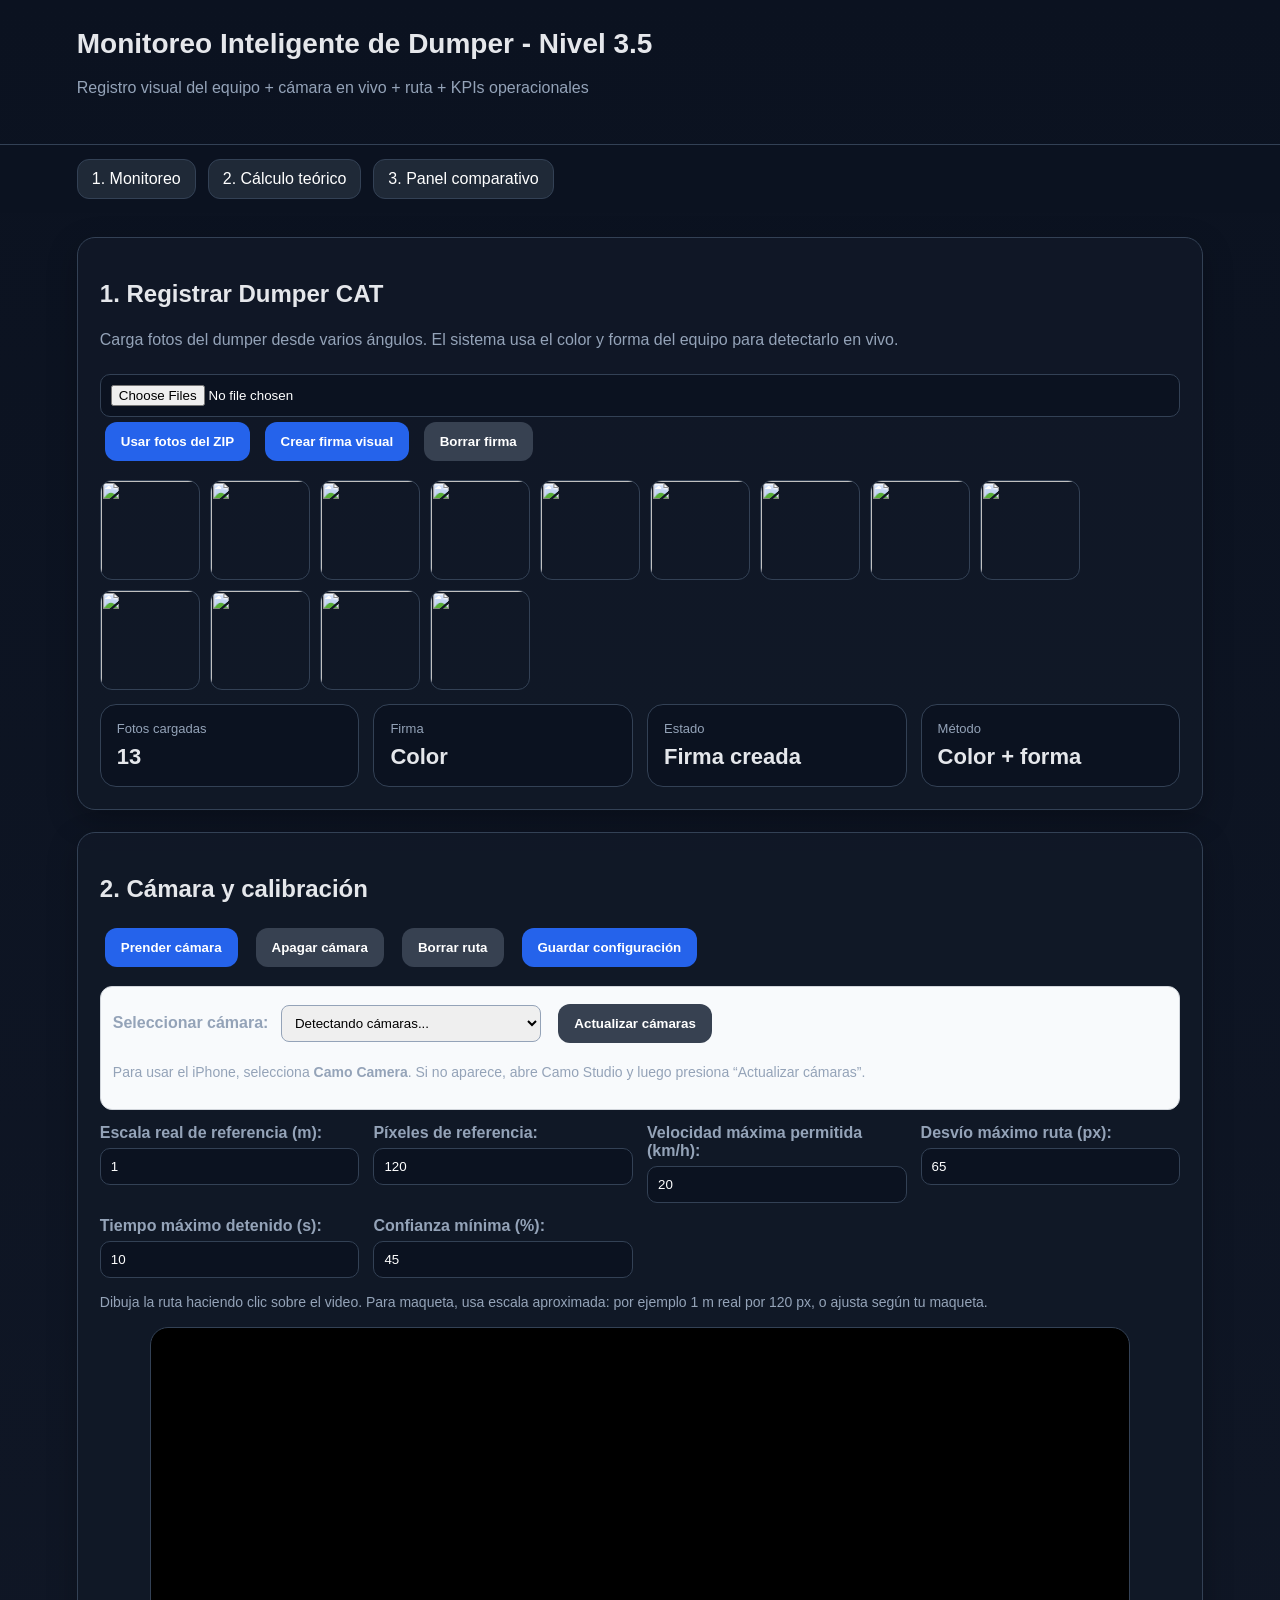
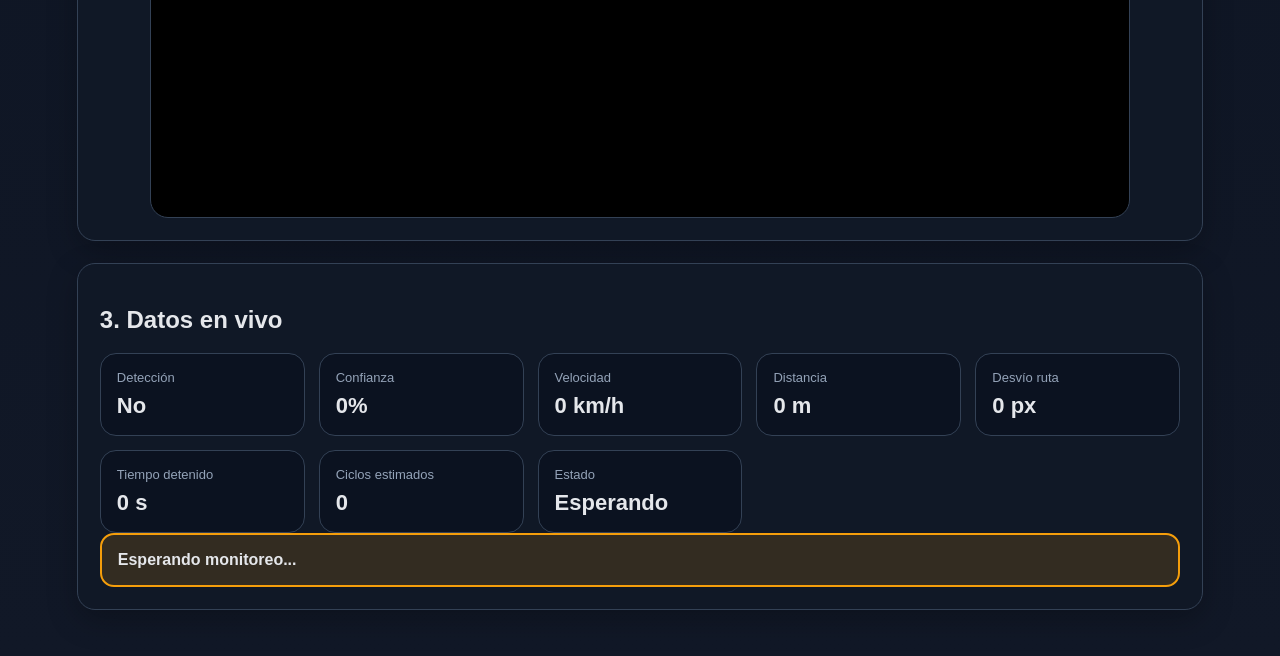
==== index.html @ e1896ae7 "Add files via upload" ====
<!DOCTYPE html>
<html lang="es">
<head>
  <meta charset="UTF-8" />
  <meta name="viewport" content="width=device-width, initial-scale=1.0" />
  <title>Monitoreo Dumper 3.5 - Firma Visual</title>
  <link rel="stylesheet" href="style.css" />
</head>
<body>
<header>
  <h1>Monitoreo Inteligente de Dumper - Nivel 3.5</h1>
  <p>Registro visual del equipo + cámara en vivo + ruta + KPIs operacionales</p>
</header>

<nav>
  <a href="index.html">1. Monitoreo</a>
  <a href="teorico.html">2. Cálculo teórico</a>
  <a href="panel.html">3. Panel comparativo</a>
</nav>

<main>
  <section class="card">
    <h2>1. Registrar Dumper CAT</h2>
    <p>Carga fotos del dumper desde varios ángulos. El sistema usa el color y forma del equipo para detectarlo en vivo.</p>
    <input type="file" id="referenceInput" accept="image/*" multiple />
    <button id="loadBundledRefsBtn">Usar fotos del ZIP</button>
    <button id="buildSignatureBtn">Crear firma visual</button>
    <button id="clearSignatureBtn" class="secondary">Borrar firma</button>
    <div id="referenceGallery" class="gallery"></div>
    <div class="grid-4">
      <div class="metric"><span>Fotos cargadas</span><strong id="photoCount">0</strong></div>
      <div class="metric"><span>Firma</span><strong id="keypointCount">0</strong></div>
      <div class="metric"><span>Estado</span><strong id="signatureState">Sin firma</strong></div>
      <div class="metric"><span>Método</span><strong>Color + forma</strong></div>
    </div>
  </section>

  <section class="card">
    <h2>2. Cámara y calibración</h2>
    <div class="controls">
      <button id="startCameraBtn">Prender cámara</button>
      <button id="stopCameraBtn" class="secondary">Apagar cámara</button>
      <button id="clearRouteBtn" class="secondary">Borrar ruta</button>
      <button id="saveConfigBtn">Guardar configuración</button>
    </div>

    <div class="camera-box">
      <label for="cameraSelect"><strong>Seleccionar cámara:</strong></label>
      <select id="cameraSelect">
        <option value="">Detectando cámaras...</option>
      </select>
      <button id="refreshCamerasBtn" class="secondary">Actualizar cámaras</button>
      <p class="hint">Para usar el iPhone, selecciona <strong>Camo Camera</strong>. Si no aparece, abre Camo Studio y luego presiona “Actualizar cámaras”.</p>
    </div>

    <div class="form-grid">
      <label>Escala real de referencia (m): <input id="realMeters" type="number" value="1" step="0.1"></label>
      <label>Píxeles de referencia: <input id="pixelMeters" type="number" value="120" step="1"></label>
      <label>Velocidad máxima permitida (km/h): <input id="maxSpeed" type="number" value="20" step="1"></label>
      <label>Desvío máximo ruta (px): <input id="maxDeviation" type="number" value="65" step="1"></label>
      <label>Tiempo máximo detenido (s): <input id="maxStopTime" type="number" value="10" step="1"></label>
      <label>Confianza mínima (%): <input id="minConfidence" type="number" value="45" min="0" max="100" step="1"></label>
    </div>
    <p class="hint">Dibuja la ruta haciendo clic sobre el video. Para maqueta, usa escala aproximada: por ejemplo 1 m real por 120 px, o ajusta según tu maqueta.</p>

    <div class="video-wrap">
      <video id="video" autoplay playsinline muted></video>
      <canvas id="overlay"></canvas>
    </div>
  </section>

  <section class="card">
    <h2>3. Datos en vivo</h2>
    <div class="grid-4">
      <div class="metric"><span>Detección</span><strong id="detected">No</strong></div>
      <div class="metric"><span>Confianza</span><strong id="confidence">0%</strong></div>
      <div class="metric"><span>Velocidad</span><strong id="speed">0 km/h</strong></div>
      <div class="metric"><span>Distancia</span><strong id="distance">0 m</strong></div>
      <div class="metric"><span>Desvío ruta</span><strong id="deviation">0 px</strong></div>
      <div class="metric"><span>Tiempo detenido</span><strong id="stopTime">0 s</strong></div>
      <div class="metric"><span>Ciclos estimados</span><strong id="cycles">0</strong></div>
      <div class="metric"><span>Estado</span><strong id="status">Esperando</strong></div>
    </div>
    <div id="alerts" class="alert">Esperando monitoreo...</div>
  </section>
</main>

<script src="app.js"></script>
</body>
</html>
---- style.css ----
:root{--bg:#0f172a;--card:#111827;--border:#334155;--txt:#e5e7eb;--muted:#94a3b8;--blue:#2563eb;--ok:#16a34a;--warn:#f59e0b;--bad:#dc2626}
*{box-sizing:border-box}body{margin:0;background:linear-gradient(180deg,#0b1220,#111827);font-family:Arial,Helvetica,sans-serif;color:var(--txt)}header{padding:28px 6vw;border-bottom:1px solid var(--border)}h1{margin:0 0 8px;font-size:28px}p{color:var(--muted);line-height:1.5}nav{display:flex;gap:12px;padding:14px 6vw;background:#0b1220;position:sticky;top:0;z-index:5}nav a{color:white;text-decoration:none;background:#1f2937;border:1px solid var(--border);padding:10px 14px;border-radius:12px}main{padding:24px 6vw}.card{background:rgba(17,24,39,.92);border:1px solid var(--border);border-radius:18px;padding:22px;margin-bottom:22px;box-shadow:0 10px 30px rgba(0,0,0,.25)}button{background:var(--blue);border:none;color:white;border-radius:12px;padding:12px 16px;font-weight:700;cursor:pointer;margin:5px}button.secondary{background:#374151}.controls{display:flex;flex-wrap:wrap;gap:8px}.form-grid{display:grid;grid-template-columns:repeat(auto-fit,minmax(220px,1fr));gap:14px;margin:14px 0}label{color:var(--muted);font-weight:700}input{width:100%;padding:10px;margin-top:6px;background:#0b1220;color:white;border:1px solid var(--border);border-radius:10px}.video-wrap{position:relative;width:100%;max-width:980px;margin:auto;background:#000;border-radius:18px;overflow:hidden;border:1px solid var(--border)}video,canvas{width:100%;display:block}#overlay{position:absolute;inset:0}.grid-4{display:grid;grid-template-columns:repeat(auto-fit,minmax(170px,1fr));gap:14px}.metric{background:#0b1220;border:1px solid var(--border);border-radius:16px;padding:16px}.metric span{display:block;color:var(--muted);font-size:13px;margin-bottom:8px}.metric strong{font-size:22px}.alert{border:2px solid var(--warn);background:rgba(245,158,11,.15);padding:16px;border-radius:14px;font-weight:700}.alert.ok{border-color:var(--ok);background:rgba(22,163,74,.15)}.alert.bad{border-color:var(--bad);background:rgba(220,38,38,.15)}.gallery{display:flex;flex-wrap:wrap;gap:10px;margin:14px 0}.gallery img{width:100px;height:100px;object-fit:cover;border-radius:12px;border:1px solid var(--border)}.hint{font-size:14px}code{background:#020617;padding:3px 7px;border-radius:6px;color:#cbd5e1}.table-wrap{overflow:auto;border:1px solid var(--border);border-radius:14px;background:#0b1220}table{width:100%;border-collapse:collapse;min-width:860px}th,td{padding:11px 12px;border-bottom:1px solid var(--border);text-align:left;font-size:14px;vertical-align:top}th{color:#cbd5e1;background:#111827;position:sticky;top:0}td{color:#e5e7eb}tbody tr:last-child td{border-bottom:none}

.camera-box{margin:14px 0;padding:12px;border:1px solid #d1d5db;border-radius:12px;background:#f8fafc}
.camera-box select{min-width:260px;max-width:100%;padding:9px;border-radius:8px;border:1px solid #94a3b8;margin:0 8px}
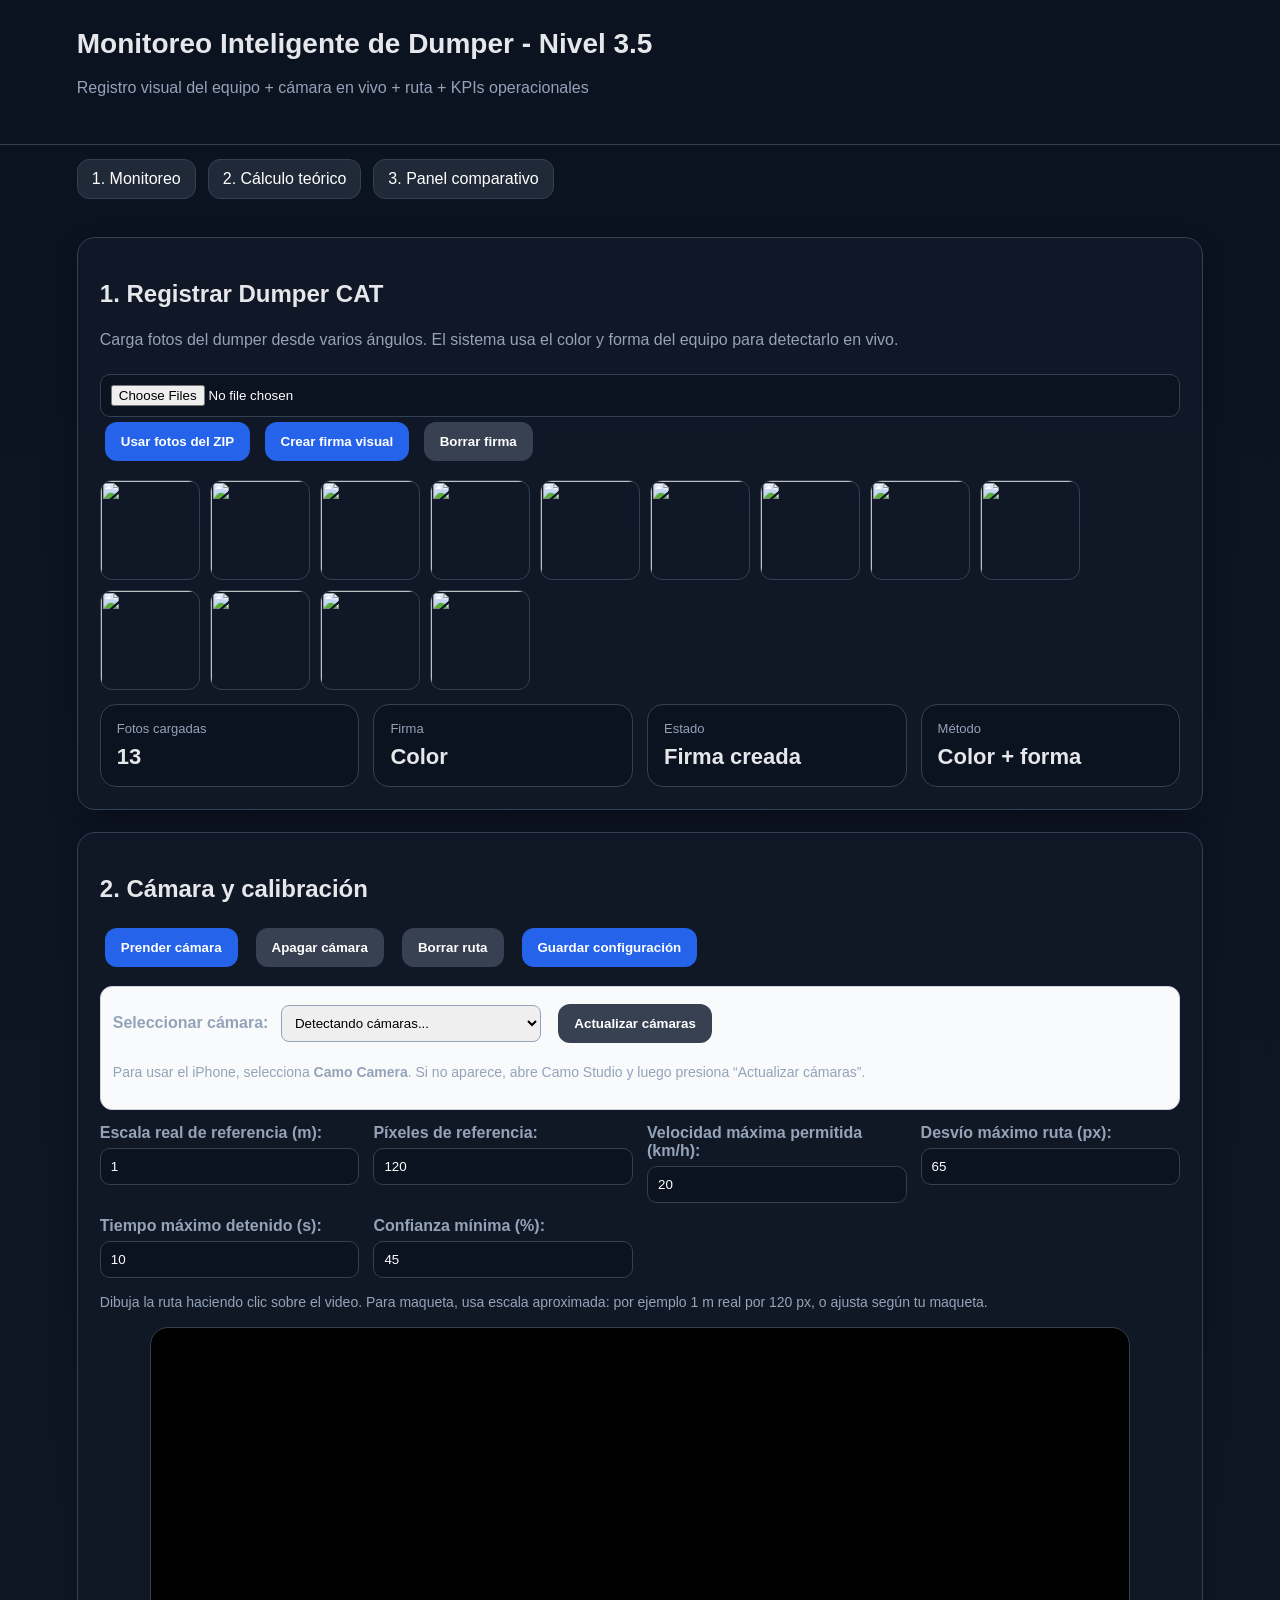
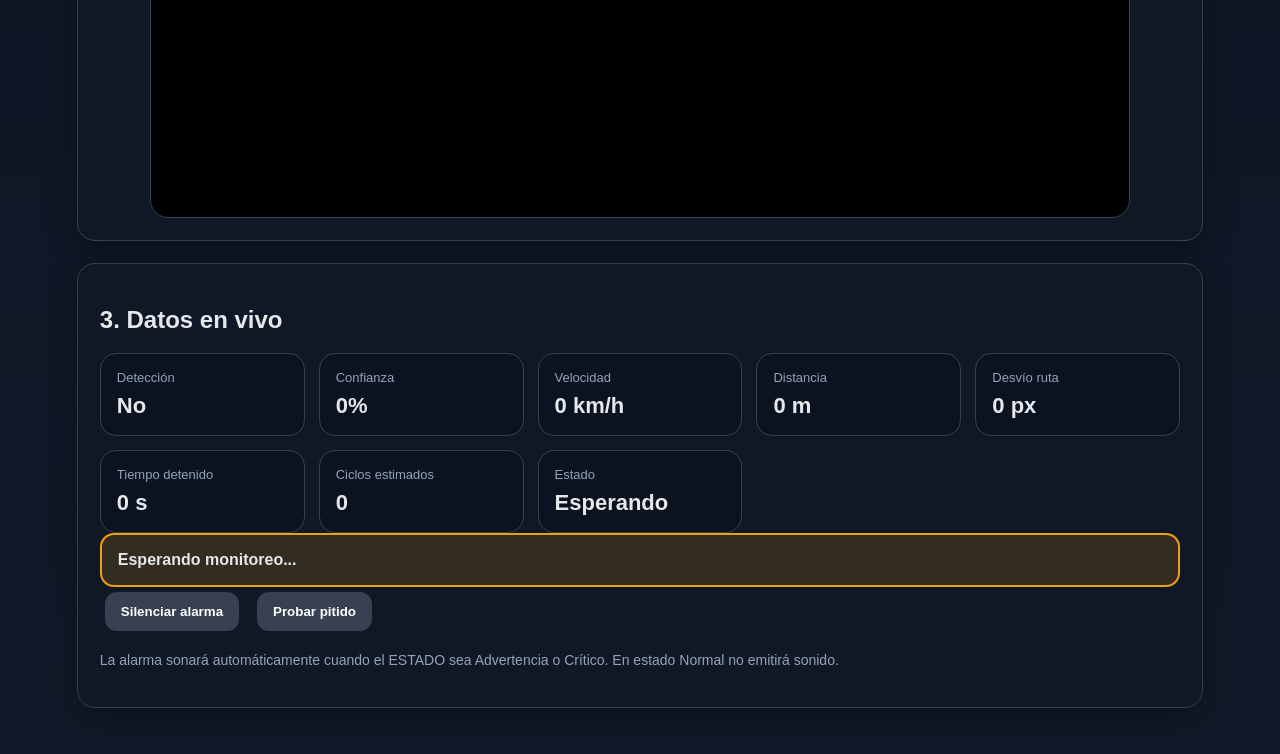
==== commit b46c4043: "Add files via upload" ====
--- a/index.html
+++ b/index.html
@@ -82,6 +82,11 @@
       <div class="metric"><span>Estado</span><strong id="status">Esperando</strong></div>
     </div>
     <div id="alerts" class="alert">Esperando monitoreo...</div>
+    <div class="controls">
+      <button id="muteAlarmBtn" class="secondary">Silenciar alarma</button>
+      <button id="testAlarmBtn" class="secondary">Probar pitido</button>
+    </div>
+    <p class="hint">La alarma sonará automáticamente cuando el ESTADO sea Advertencia o Crítico. En estado Normal no emitirá sonido.</p>
   </section>
 </main>
 
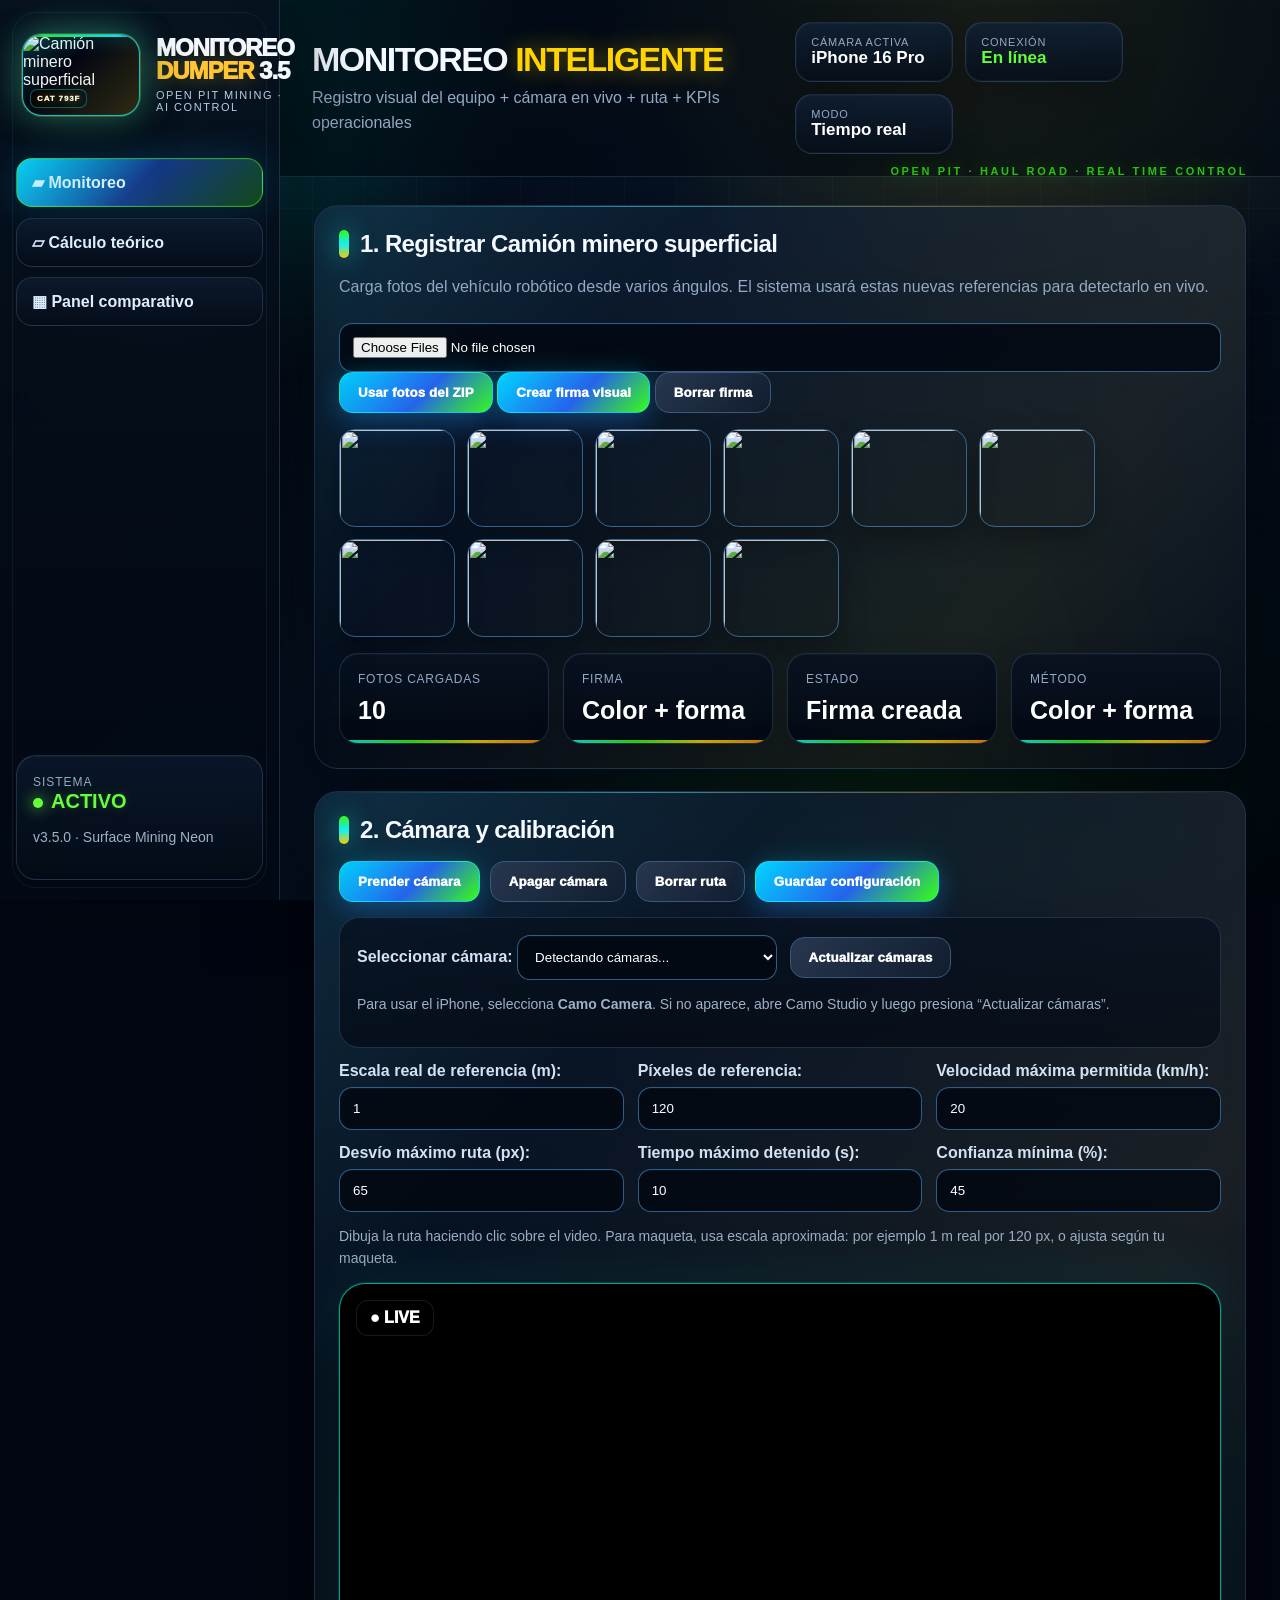
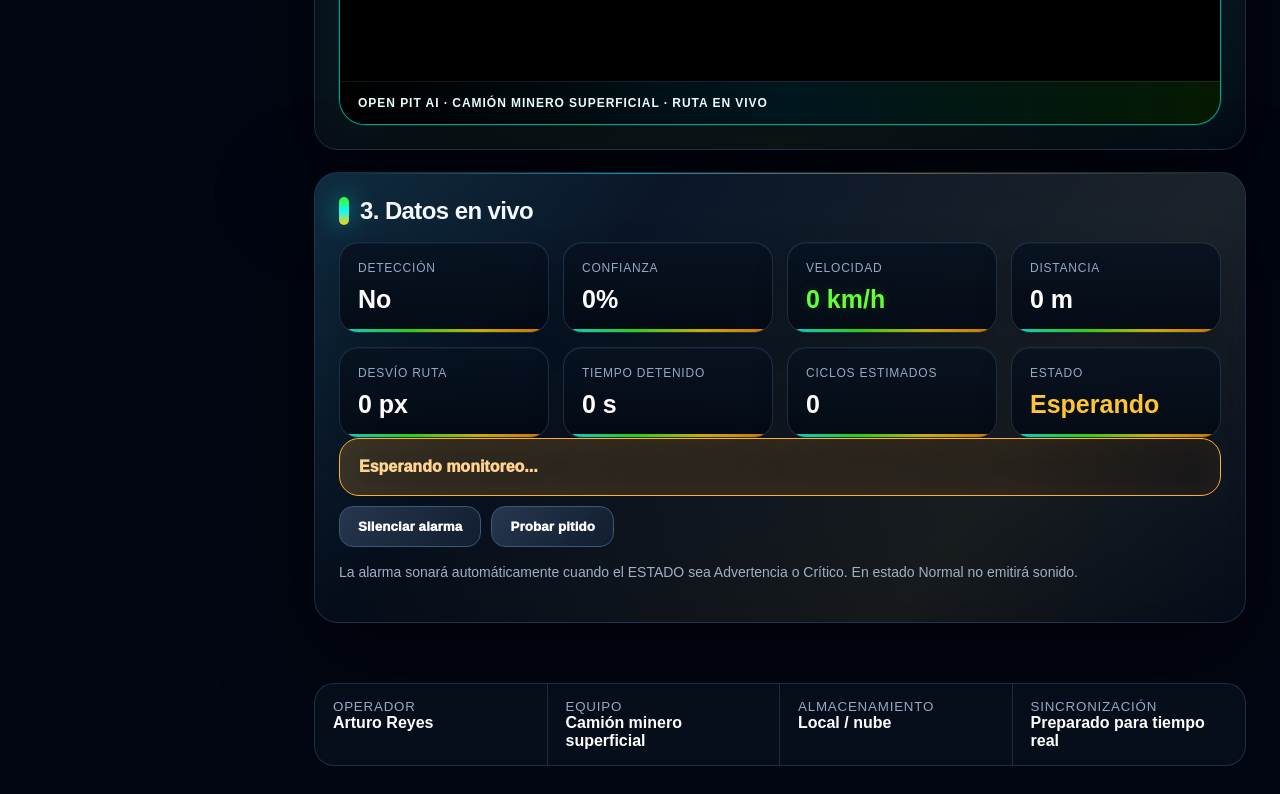
==== commit cfaf0a15: "Add files via upload" ====
--- a/index.html
+++ b/index.html
@@ -6,22 +6,31 @@
   <title>Monitoreo Dumper 3.5 - Firma Visual</title>
   <link rel="stylesheet" href="style.css" />
 </head>
-<body>
-<header>
-  <h1>Monitoreo Inteligente de Dumper - Nivel 3.5</h1>
-  <p>Registro visual del equipo + cámara en vivo + ruta + KPIs operacionales</p>
-</header>
-
-<nav>
-  <a href="index.html">1. Monitoreo</a>
-  <a href="teorico.html">2. Cálculo teórico</a>
-  <a href="panel.html">3. Panel comparativo</a>
-</nav>
-
+<body class="surface-mining-theme">
+<div class="app-shell">
+  <aside class="sidebar">
+    <div class="brand">
+      <div class="brand-photo" aria-hidden="true"><img src="assets/logo_dumper_real.jpg" alt="Camión minero superficial"><span class="scan-line"></span></div>
+      <div><div class="brand-title">MONITOREO <span class="gold">DUMPER</span> 3.5</div><div class="brand-sub">Open Pit Mining · AI Control</div></div>
+    </div>
+    <div class="nav-list"><a class="active" href="index.html">▰ Monitoreo</a><a class="" href="teorico.html">▱ Cálculo teórico</a><a class="" href="panel.html">▦ Panel comparativo</a></div>
+    <div class="system-card"><span>Sistema</span><strong><i class="status-dot"></i>ACTIVO</strong><p class="hint">v3.5.0 · Surface Mining Neon</p></div>
+  </aside>
+  <div class="main-area">
+    <header class="topbar">
+      <div class="hero">
+        <div><h1>MONITOREO <span class="gold">INTELIGENTE</span></h1><p>Registro visual del equipo + cámara en vivo + ruta + KPIs operacionales</p></div>
+        <div class="top-badges">
+          <div class="badge"><small>Cámara activa</small><b>iPhone 16 Pro</b></div>
+          <div class="badge"><small>Conexión</small><b class="online">En línea</b></div>
+          <div class="badge"><small>Modo</small><b>Tiempo real</b></div>
+        </div>
+      </div>
+    </header>
 <main>
   <section class="card">
-    <h2>1. Registrar Dumper CAT</h2>
-    <p>Carga fotos del dumper desde varios ángulos. El sistema usa el color y forma del equipo para detectarlo en vivo.</p>
+    <h2>1. Registrar Camión minero superficial</h2>
+    <p>Carga fotos del vehículo robótico desde varios ángulos. El sistema usará estas nuevas referencias para detectarlo en vivo.</p>
     <input type="file" id="referenceInput" accept="image/*" multiple />
     <button id="loadBundledRefsBtn">Usar fotos del ZIP</button>
     <button id="buildSignatureBtn">Crear firma visual</button>
@@ -91,5 +100,8 @@
 </main>
 
 <script src="app.js"></script>
+    <div class="footer-strip"><div><small>Operador</small><b>Arturo Reyes</b></div><div><small>Equipo</small><b>Camión minero superficial</b></div><div><small>Almacenamiento</small><b>Local / nube</b></div><div><small>Sincronización</small><b>Preparado para tiempo real</b></div></div>
+  </div>
+</div>
 </body>
 </html>
--- a/style.css
+++ b/style.css
@@ -1,5 +1,150 @@
-:root{--bg:#0f172a;--card:#111827;--border:#334155;--txt:#e5e7eb;--muted:#94a3b8;--blue:#2563eb;--ok:#16a34a;--warn:#f59e0b;--bad:#dc2626}
-*{box-sizing:border-box}body{margin:0;background:linear-gradient(180deg,#0b1220,#111827);font-family:Arial,Helvetica,sans-serif;color:var(--txt)}header{padding:28px 6vw;border-bottom:1px solid var(--border)}h1{margin:0 0 8px;font-size:28px}p{color:var(--muted);line-height:1.5}nav{display:flex;gap:12px;padding:14px 6vw;background:#0b1220;position:sticky;top:0;z-index:5}nav a{color:white;text-decoration:none;background:#1f2937;border:1px solid var(--border);padding:10px 14px;border-radius:12px}main{padding:24px 6vw}.card{background:rgba(17,24,39,.92);border:1px solid var(--border);border-radius:18px;padding:22px;margin-bottom:22px;box-shadow:0 10px 30px rgba(0,0,0,.25)}button{background:var(--blue);border:none;color:white;border-radius:12px;padding:12px 16px;font-weight:700;cursor:pointer;margin:5px}button.secondary{background:#374151}.controls{display:flex;flex-wrap:wrap;gap:8px}.form-grid{display:grid;grid-template-columns:repeat(auto-fit,minmax(220px,1fr));gap:14px;margin:14px 0}label{color:var(--muted);font-weight:700}input{width:100%;padding:10px;margin-top:6px;background:#0b1220;color:white;border:1px solid var(--border);border-radius:10px}.video-wrap{position:relative;width:100%;max-width:980px;margin:auto;background:#000;border-radius:18px;overflow:hidden;border:1px solid var(--border)}video,canvas{width:100%;display:block}#overlay{position:absolute;inset:0}.grid-4{display:grid;grid-template-columns:repeat(auto-fit,minmax(170px,1fr));gap:14px}.metric{background:#0b1220;border:1px solid var(--border);border-radius:16px;padding:16px}.metric span{display:block;color:var(--muted);font-size:13px;margin-bottom:8px}.metric strong{font-size:22px}.alert{border:2px solid var(--warn);background:rgba(245,158,11,.15);padding:16px;border-radius:14px;font-weight:700}.alert.ok{border-color:var(--ok);background:rgba(22,163,74,.15)}.alert.bad{border-color:var(--bad);background:rgba(220,38,38,.15)}.gallery{display:flex;flex-wrap:wrap;gap:10px;margin:14px 0}.gallery img{width:100px;height:100px;object-fit:cover;border-radius:12px;border:1px solid var(--border)}.hint{font-size:14px}code{background:#020617;padding:3px 7px;border-radius:6px;color:#cbd5e1}.table-wrap{overflow:auto;border:1px solid var(--border);border-radius:14px;background:#0b1220}table{width:100%;border-collapse:collapse;min-width:860px}th,td{padding:11px 12px;border-bottom:1px solid var(--border);text-align:left;font-size:14px;vertical-align:top}th{color:#cbd5e1;background:#111827;position:sticky;top:0}td{color:#e5e7eb}tbody tr:last-child td{border-bottom:none}
+:root{
+  --bg:#020612; --bg2:#061021; --panel:#091525; --panel2:#0e1d31; --glass:rgba(10,22,38,.72);
+  --line:rgba(87,128,170,.28); --line2:rgba(91,178,255,.50); --txt:#f4f8ff; --muted:#94a9c4;
+  --blue:#0ea5ff; --cyan:#37e7ff; --gold:#ffc533; --gold2:#ff8a00; --ok:#64ff3a; --warn:#ffb02e; --bad:#ff4040; --violet:#a56bff;
+  --shadow:0 30px 90px rgba(0,0,0,.56); --radius:24px; --blur:blur(18px);
+}
+*{box-sizing:border-box} html{scroll-behavior:smooth} body{margin:0;min-height:100vh;font-family:Inter,Segoe UI,Roboto,Arial,sans-serif;color:var(--txt);background:#020612;overflow-x:hidden}
+body:before{content:"";position:fixed;inset:0;z-index:-3;background:
+ radial-gradient(circle at 12% 0%,rgba(14,165,255,.28),transparent 32%),radial-gradient(circle at 82% 4%,rgba(255,197,51,.18),transparent 30%),
+ radial-gradient(circle at 50% 88%,rgba(55,231,255,.12),transparent 35%),linear-gradient(135deg,#020612 0%,#071122 48%,#020814 100%)}
+body:after{content:"";position:fixed;inset:0;z-index:-2;pointer-events:none;background-image:linear-gradient(rgba(255,255,255,.035) 1px,transparent 1px),linear-gradient(90deg,rgba(255,255,255,.035) 1px,transparent 1px);background-size:52px 52px;mask-image:linear-gradient(to bottom,rgba(0,0,0,.9),transparent 82%)}
+a{color:inherit}.app-shell{display:grid;grid-template-columns:280px 1fr;min-height:100vh}.sidebar{position:sticky;top:0;height:100vh;padding:22px 16px;background:linear-gradient(180deg,rgba(7,16,29,.94),rgba(2,8,18,.88));border-right:1px solid var(--line);box-shadow:22px 0 60px rgba(0,0,0,.36);z-index:30;backdrop-filter:var(--blur)}
+.sidebar:before{content:"";position:absolute;inset:12px;border:1px solid rgba(55,231,255,.08);border-radius:24px;pointer-events:none}.brand{position:relative;display:flex;align-items:center;gap:15px;margin-bottom:25px;padding:12px 8px}.brand-mark{width:82px;height:66px;display:grid;place-items:center;background:radial-gradient(circle at 50% 45%,rgba(255,197,51,.26),transparent 62%);filter:drop-shadow(0 0 22px rgba(255,197,51,.38))}.brand-title{font-size:26px;letter-spacing:-.045em;font-weight:950;line-height:.95;text-transform:uppercase}.brand-title .gold,.gold{color:var(--gold);text-shadow:0 0 22px rgba(255,197,51,.35)}.brand-sub{font-size:11px;color:var(--muted);letter-spacing:.14em;text-transform:uppercase;margin-top:7px}.pro-logo svg{width:100%;height:100%}
+.nav-list{display:flex;flex-direction:column;gap:10px}.nav-list a,nav a{position:relative;display:flex;align-items:center;gap:11px;text-decoration:none;color:#dfeeff;background:linear-gradient(180deg,rgba(15,31,52,.72),rgba(5,13,25,.72));border:1px solid var(--line);padding:14px 15px;border-radius:16px;font-weight:900;transition:.18s ease;overflow:hidden}.nav-list a:before{content:"";position:absolute;inset:0;background:linear-gradient(90deg,rgba(55,231,255,.18),transparent 60%);opacity:0;transition:.2s}.nav-list a:hover:before,.nav-list a.active:before{opacity:1}.nav-list a:hover,nav a:hover,.nav-list a.active{border-color:rgba(55,231,255,.55);box-shadow:0 0 36px rgba(14,165,255,.20),inset 0 0 0 1px rgba(255,255,255,.04);transform:translateY(-1px)}.nav-list a.active{background:linear-gradient(135deg,rgba(11,128,255,.95),rgba(12,51,111,.88))}
+.system-card{position:absolute;left:16px;right:16px;bottom:20px;border:1px solid var(--line);border-radius:20px;background:linear-gradient(180deg,rgba(12,27,47,.78),rgba(4,12,23,.80));padding:16px;box-shadow:inset 0 1px 0 rgba(255,255,255,.04)}.system-card strong{display:block;color:var(--ok);font-size:20px;text-shadow:0 0 12px rgba(100,255,58,.22)}.system-card span{color:var(--muted);font-size:12px;text-transform:uppercase;letter-spacing:.08em}.main-area{min-width:0}.topbar{padding:22px 32px;border-bottom:1px solid var(--line);background:rgba(3,9,18,.58);backdrop-filter:var(--blur);position:sticky;top:0;z-index:20}.hero{display:flex;align-items:center;justify-content:space-between;gap:18px}.hero h1{margin:0;font-size:34px;letter-spacing:-.045em;text-transform:uppercase}.hero p{margin:7px 0 0;color:var(--muted);font-size:16px}.top-badges{display:flex;gap:12px;flex-wrap:wrap}.badge{min-width:158px;border:1px solid var(--line);border-radius:17px;background:linear-gradient(180deg,rgba(16,34,57,.76),rgba(5,13,25,.76));padding:13px 15px;box-shadow:inset 0 0 0 1px rgba(255,255,255,.035),0 15px 35px rgba(0,0,0,.2)}.badge small{display:block;color:var(--muted);font-size:11px;text-transform:uppercase;letter-spacing:.07em}.badge b{font-size:17px;color:#fff}.badge .online{color:var(--ok)}
+nav{display:none}main{padding:28px 34px 38px}.dashboard-grid{display:grid;grid-template-columns:minmax(0,1.3fr) minmax(360px,.7fr);gap:20px}.card{position:relative;background:linear-gradient(180deg,rgba(14,29,50,.78),rgba(6,14,27,.82));border:1px solid var(--line);border-radius:var(--radius);padding:24px;margin-bottom:22px;box-shadow:var(--shadow);overflow:hidden;backdrop-filter:blur(14px)}.card:before{content:"";position:absolute;inset:0;background:linear-gradient(128deg,rgba(55,231,255,.10),transparent 28%,rgba(255,197,51,.07) 72%,transparent);pointer-events:none}.card:after{content:"";position:absolute;top:0;left:22px;right:22px;height:1px;background:linear-gradient(90deg,transparent,rgba(55,231,255,.55),rgba(255,197,51,.38),transparent)}.card>*{position:relative}.card h2{margin:0 0 17px;font-size:24px;letter-spacing:-.025em}.card h2:before{content:"";display:inline-block;width:10px;height:28px;border-radius:99px;background:linear-gradient(var(--gold),var(--gold2));margin-right:11px;vertical-align:-6px;box-shadow:0 0 20px rgba(255,197,51,.42)}p{color:var(--muted);line-height:1.56}.controls{display:flex;flex-wrap:wrap;gap:10px;margin:10px 0 15px}button{background:linear-gradient(135deg,#0ea5ff,#2454ee);border:1px solid rgba(82,192,255,.42);color:white;border-radius:14px;padding:12px 18px;font-weight:950;cursor:pointer;margin:0;box-shadow:0 12px 26px rgba(14,165,255,.26);letter-spacing:.01em;transition:.18s ease}button:hover{filter:brightness(1.13);transform:translateY(-1px)}button.secondary{background:linear-gradient(135deg,#27374f,#111d2f);border-color:#3a5878;box-shadow:none}input,select{width:100%;padding:13px;margin-top:7px;background:rgba(3,9,18,.86);color:white;border:1px solid var(--line2);border-radius:13px;outline:none;box-shadow:inset 0 1px 0 rgba(255,255,255,.03)}input:focus,select:focus{border-color:var(--cyan);box-shadow:0 0 0 3px rgba(55,231,255,.12)}label{color:#d2e2f4;font-weight:850}.form-grid{display:grid;grid-template-columns:repeat(auto-fit,minmax(220px,1fr));gap:14px;margin:14px 0}.camera-box{margin:14px 0;padding:17px;border:1px solid var(--line);border-radius:20px;background:linear-gradient(180deg,rgba(7,17,31,.76),rgba(4,10,19,.68))}.camera-box select{min-width:260px;max-width:100%;width:auto;margin:0 8px 0 0}.video-wrap{position:relative;width:100%;max-width:1120px;margin:auto;background:#000;border-radius:26px;overflow:hidden;border:1px solid rgba(96,154,211,.42);box-shadow:0 0 0 1px rgba(255,255,255,.06),0 32px 90px rgba(0,0,0,.55),0 0 60px rgba(14,165,255,.08)}.video-wrap:before{content:"● LIVE";position:absolute;top:16px;left:16px;background:rgba(0,0,0,.76);border:1px solid rgba(255,255,255,.10);border-radius:12px;padding:8px 13px;font-weight:950;z-index:2;color:#fff}.video-wrap:after{content:"IA VISUAL · RUTA EN VIVO · FPS 24";position:absolute;left:0;right:0;bottom:0;padding:14px 18px;background:linear-gradient(90deg,rgba(3,9,18,.88),rgba(12,30,49,.65));border-top:1px solid rgba(255,255,255,.08);font-weight:900;letter-spacing:.08em;color:#d9ecff;font-size:12px;z-index:2}video,canvas{width:100%;display:block}#overlay{position:absolute;inset:0;z-index:1}.grid-4{display:grid;grid-template-columns:repeat(auto-fit,minmax(175px,1fr));gap:14px}.metric{position:relative;background:linear-gradient(180deg,rgba(7,18,33,.88),rgba(4,10,20,.92));border:1px solid var(--line);border-radius:19px;padding:18px;box-shadow:inset 0 1px 0 rgba(255,255,255,.04),0 14px 35px rgba(0,0,0,.18);overflow:hidden}.metric:before{content:"";position:absolute;inset:auto 0 0 0;height:2px;background:linear-gradient(90deg,var(--blue),var(--ok),var(--gold));opacity:.55}.metric span{display:block;color:var(--muted);font-size:12px;margin-bottom:10px;text-transform:uppercase;letter-spacing:.065em}.metric strong{font-size:25px;color:#fff}.metric strong[id*=Speed],#realSpeed,#speed,#avgSpeed{color:var(--ok);text-shadow:0 0 14px rgba(100,255,58,.18)}.metric strong[id*=Status],#status{color:var(--gold)}.alert{border:1px solid var(--warn);background:linear-gradient(135deg,rgba(255,176,46,.18),rgba(70,37,4,.16));padding:19px;border-radius:20px;font-weight:950;color:#ffd391;box-shadow:inset 0 0 32px rgba(255,176,46,.06)}.alert.ok{border-color:var(--ok);background:rgba(100,255,58,.12);color:#bdffad}.alert.bad{border-color:var(--bad);background:linear-gradient(135deg,rgba(255,64,64,.20),rgba(72,8,8,.22));color:#ffb8b8;box-shadow:0 0 38px rgba(255,64,64,.12),inset 0 0 28px rgba(255,64,64,.05)}.gallery{display:flex;flex-wrap:wrap;gap:12px;margin:16px 0}.gallery img{width:116px;height:98px;object-fit:cover;border-radius:16px;border:1px solid var(--line2);box-shadow:0 12px 28px rgba(0,0,0,.30)}.hint{font-size:14px;color:#9fb1c7}code{background:#020617;padding:3px 7px;border-radius:7px;color:#dceafe}.table-wrap{overflow:auto;border:1px solid var(--line);border-radius:20px;background:#061120}table{width:100%;border-collapse:collapse;min-width:860px}th,td{padding:14px 15px;border-bottom:1px solid var(--line);text-align:left;font-size:14px;vertical-align:top}th{color:#e3eefb;background:linear-gradient(180deg,#10213a,#0b192c);position:sticky;top:0;text-transform:uppercase;font-size:12px;letter-spacing:.065em}td{color:#e5e7eb}tbody tr:hover td{background:rgba(14,165,255,.07)}tbody tr:last-child td{border-bottom:none}.footer-strip{display:grid;grid-template-columns:repeat(auto-fit,minmax(180px,1fr));gap:0;margin:0 34px 28px;border:1px solid var(--line);border-radius:20px;background:rgba(8,18,31,.76);overflow:hidden;backdrop-filter:blur(12px)}.footer-strip div{padding:15px 18px;border-right:1px solid var(--line)}.footer-strip div:last-child{border-right:0}.footer-strip small{display:block;color:var(--muted);text-transform:uppercase;letter-spacing:.06em}.footer-strip b{color:#fff}.status-dot{display:inline-block;width:10px;height:10px;border-radius:99px;background:var(--ok);box-shadow:0 0 15px var(--ok);margin-right:8px;animation:pulse 1.8s infinite}@keyframes pulse{0%,100%{opacity:1;transform:scale(1)}50%{opacity:.55;transform:scale(.82)}}
+@media(max-width:1050px){.app-shell{grid-template-columns:1fr}.sidebar{position:relative;height:auto}.system-card{position:static;margin-top:20px}.nav-list{flex-direction:row;overflow:auto}.brand{margin-bottom:14px}.dashboard-grid{grid-template-columns:1fr}.topbar{position:relative}.hero{align-items:flex-start;flex-direction:column}main{padding:20px 16px}.footer-strip{margin:0 16px 20px}.top-badges{width:100%}.badge{flex:1}.sidebar{padding:16px}.brand-title{font-size:24px}}
+@media(max-width:620px){.hero h1{font-size:24px}.card{padding:17px;border-radius:18px}.camera-box select{width:100%;margin:8px 0}.top-badges{display:grid;grid-template-columns:1fr 1fr}.badge{min-width:0}.brand-mark{width:58px;height:48px}.grid-4{grid-template-columns:1fr 1fr}.metric strong{font-size:20px}.video-wrap:after{font-size:10px}}
 
-.camera-box{margin:14px 0;padding:12px;border:1px solid #d1d5db;border-radius:12px;background:#f8fafc}
-.camera-box select{min-width:260px;max-width:100%;padding:9px;border-radius:8px;border:1px solid #94a3b8;margin:0 8px}
+/* ===== Surface Mining Neon Upgrade ===== */
+.surface-mining-theme:before{background:
+ radial-gradient(circle at 10% 0%,rgba(0,255,234,.30),transparent 28%),
+ radial-gradient(circle at 78% 0%,rgba(255,212,0,.20),transparent 29%),
+ radial-gradient(circle at 70% 80%,rgba(57,255,20,.12),transparent 36%),
+ linear-gradient(135deg,#01040b 0%,#061427 46%,#01070f 100%)!important}
+.surface-mining-theme .topbar:before{content:"OPEN PIT · HAUL ROAD · REAL TIME CONTROL";position:absolute;right:32px;bottom:-1px;font-size:11px;letter-spacing:.24em;color:rgba(57,255,20,.72);font-weight:900;text-shadow:0 0 16px rgba(57,255,20,.45)}
+.brand-photo{position:relative;width:96px;height:72px;border-radius:18px;overflow:hidden;border:1px solid rgba(18,247,255,.65);box-shadow:0 0 0 1px rgba(255,212,0,.16),0 0 28px rgba(18,247,255,.28),0 18px 40px rgba(0,0,0,.45);background:#020612;flex:0 0 auto}
+.brand-photo img{width:100%;height:100%;object-fit:cover;filter:saturate(1.22) contrast(1.1) brightness(.92)}
+.brand-photo:before{content:"";position:absolute;inset:0;background:linear-gradient(135deg,rgba(18,247,255,.18),transparent 38%,rgba(255,212,0,.18));mix-blend-mode:screen;pointer-events:none}
+.brand-photo:after{content:"HAUL TRUCK";position:absolute;left:6px;bottom:6px;font-size:8px;font-weight:950;letter-spacing:.11em;color:#eaffff;background:rgba(0,0,0,.62);padding:4px 6px;border-radius:7px;border:1px solid rgba(255,255,255,.12)}
+.scan-line{position:absolute;left:-40%;right:-40%;top:0;height:2px;background:linear-gradient(90deg,transparent,#39ff14,#12f7ff,transparent);box-shadow:0 0 18px #12f7ff;animation:scanMove 2.7s linear infinite}@keyframes scanMove{0%{transform:translateY(-8px)}100%{transform:translateY(84px)}}
+.nav-list a.active{background:linear-gradient(135deg,rgba(0,212,255,.95),rgba(33,88,225,.55),rgba(57,255,20,.24));border-color:rgba(57,255,20,.55)}
+button{background:linear-gradient(135deg,#00d5ff,#2563eb 55%,#39ff14);border-color:rgba(18,247,255,.55);box-shadow:0 0 28px rgba(18,247,255,.18),0 14px 28px rgba(37,99,235,.24)}
+.card h2:before{background:linear-gradient(#39ff14,#12f7ff,#ffd400);box-shadow:0 0 24px rgba(18,247,255,.55)}
+.metric:before{background:linear-gradient(90deg,#12f7ff,#39ff14,#ffd400,#ff8a00);height:3px;opacity:.8}.gold{color:#ffd400;text-shadow:0 0 24px rgba(255,212,0,.48)}
+.video-wrap{border-color:rgba(18,247,255,.62);box-shadow:0 0 0 1px rgba(57,255,20,.12),0 32px 90px rgba(0,0,0,.60),0 0 68px rgba(18,247,255,.12)}
+.video-wrap:after{content:"OPEN PIT AI · CAMIÓN MINERO SUPERFICIAL · RUTA EN VIVO";color:#eaffff;background:linear-gradient(90deg,rgba(0,0,0,.88),rgba(0,185,255,.12),rgba(57,255,20,.10))}
+.blueprint-card{background:linear-gradient(180deg,rgba(3,16,31,.88),rgba(3,10,22,.90));border-color:rgba(18,247,255,.42)}
+.blueprint-head{display:flex;align-items:flex-start;justify-content:space-between;gap:16px}.bp-tag{padding:9px 12px;border-radius:999px;border:1px solid rgba(57,255,20,.46);color:#caffbf;font-weight:950;font-size:12px;letter-spacing:.09em;background:rgba(57,255,20,.08);white-space:nowrap}.truck-blueprint{border:1px solid rgba(18,247,255,.24);border-radius:22px;background:radial-gradient(circle at 50% 40%,rgba(18,247,255,.09),transparent 45%),linear-gradient(180deg,rgba(5,24,46,.85),rgba(2,8,18,.95));padding:18px;box-shadow:inset 0 0 42px rgba(18,247,255,.08)}.truck-blueprint svg{width:100%;height:auto;display:block}.grid-lines path{stroke:rgba(18,247,255,.12);stroke-width:1}.bp-line-main{fill:rgba(18,247,255,.05);stroke:url(#bp);stroke-width:4;stroke-linejoin:round}.bp-line,.bp-dim{fill:none;stroke:#12f7ff;stroke-width:2;stroke-linecap:round;stroke-linejoin:round}.bp-dim{stroke:#ffd400;stroke-dasharray:6 8}.bp-wheel{fill:rgba(0,0,0,.25);stroke:#39ff14;stroke-width:4}.bp-hub{fill:#ffd400;stroke:#fff;stroke-width:1.4}.bp-labels text{font:900 15px Inter,Arial,sans-serif;fill:#dffcff;letter-spacing:.08em;text-shadow:0 0 12px rgba(18,247,255,.45)}
+@media(max-width:620px){.brand-photo{width:70px;height:54px}.blueprint-head{flex-direction:column}.bp-tag{white-space:normal}.bp-labels text{font-size:20px}}
+
+
+/* ===== Ajuste final solicitado: logo real + plano técnico neón ===== */
+.brand{align-items:center;gap:16px;padding:12px 6px 18px}.brand-photo{width:118px;height:82px;border-radius:20px;border-color:rgba(18,247,255,.78);box-shadow:0 0 0 1px rgba(255,212,0,.22),0 0 34px rgba(18,247,255,.34),0 0 45px rgba(255,212,0,.14),0 18px 42px rgba(0,0,0,.52)}
+.brand-photo img{object-fit:cover;object-position:center;filter:saturate(1.18) contrast(1.12) brightness(.95)}
+.brand-photo:after{content:"CAT 793F";font-size:8px;bottom:7px;left:7px;background:linear-gradient(90deg,rgba(0,0,0,.80),rgba(4,18,32,.58));border-color:rgba(18,247,255,.35);color:#fff8dc;text-shadow:0 0 12px rgba(255,212,0,.65)}
+.brand-title{font-size:24px}.brand-sub{color:#b8d2ea}.brand-photo .scan-line{opacity:.9}
+.blueprint-image-wrap{position:relative;padding:0;overflow:hidden;background:linear-gradient(180deg,rgba(2,10,22,.96),rgba(1,7,15,.98));border-color:rgba(18,247,255,.55);box-shadow:inset 0 0 56px rgba(18,247,255,.10),0 0 40px rgba(18,247,255,.10)}
+.blueprint-img{width:100%;display:block;border-radius:20px;filter:saturate(1.14) contrast(1.08)}
+.blueprint-overlay-badges{position:absolute;right:16px;top:14px;display:flex;gap:8px;flex-wrap:wrap;z-index:2}.blueprint-overlay-badges span{border:1px solid rgba(57,255,20,.52);background:rgba(3,15,26,.72);backdrop-filter:blur(10px);color:#dfffe8;border-radius:999px;padding:7px 10px;font-size:11px;font-weight:900;letter-spacing:.08em;text-transform:uppercase;box-shadow:0 0 16px rgba(57,255,20,.14)}
+@media(max-width:620px){.brand-photo{width:92px;height:66px}.brand-title{font-size:21px}.blueprint-overlay-badges{position:static;margin:10px;padding:0 6px 8px}.blueprint-overlay-badges span{font-size:10px}}
+/* Panel comparativo: bucle CAD premium */
+.panel-cad-loop{position:relative;overflow:hidden}
+.panel-cad-loop .cad-loop-img{height:360px;min-height:360px;object-fit:cover;background:#01060d}
+.panel-cad-loop .cad-loop-wrap{border-color:rgba(18,247,255,.52);box-shadow:inset 0 0 70px rgba(18,247,255,.11),0 0 55px rgba(57,255,20,.10)}
+@media(max-width:900px){.panel-cad-loop .cad-loop-img{height:260px;min-height:260px}}
+
+
+/* Vista de cabina profesional - reemplazo del bucle CAD */
+.panel-cabin-view{position:relative;overflow:hidden}
+.panel-cabin-view .cabin-view-wrap{position:relative;border:1px solid rgba(18,247,255,.52);border-radius:24px;overflow:hidden;background:#01060d;box-shadow:inset 0 0 80px rgba(18,247,255,.12),0 0 55px rgba(57,255,20,.10)}
+.panel-cabin-view .cabin-view-img{width:100%;height:430px;min-height:430px;object-fit:contain;display:block;background:#01060d;padding:8px;box-sizing:border-box}
+.panel-cabin-view .cabin-view-wrap::after{content:"";position:absolute;inset:0;background:linear-gradient(115deg,rgba(18,247,255,.10),transparent 38%,rgba(255,224,102,.08) 72%,rgba(57,255,20,.10));pointer-events:none}
+@media(max-width:900px){.panel-cabin-view .cabin-view-img{height:300px;min-height:300px}}
+/* Mejora cabina HUD profesional */
+.panel-cabin-view .cabin-view-wrap{
+  background:radial-gradient(circle at 50% 35%,rgba(18,247,255,.11),rgba(1,6,13,.96) 52%,#01040a 100%);
+  border-color:rgba(18,247,255,.62);
+  box-shadow:inset 0 0 90px rgba(18,247,255,.14),0 0 70px rgba(57,255,20,.12),0 22px 60px rgba(0,0,0,.45);
+}
+.panel-cabin-view .cabin-view-img{height:500px;min-height:500px;padding:0;object-fit:cover;}
+.panel-cabin-view .cad-loop-glass{border-color:rgba(57,255,20,.42);box-shadow:0 0 30px rgba(57,255,20,.11)}
+@media(max-width:900px){.panel-cabin-view .cabin-view-img{height:340px;min-height:340px}}
+
+/* Alerta visual dentro de la cabina: aparece solo fuera del rango óptimo */
+.cabin-alert-overlay{
+  position:absolute;
+  inset:0;
+  z-index:6;
+  display:flex;
+  align-items:center;
+  justify-content:center;
+  opacity:0;
+  pointer-events:none;
+  transform:scale(.96);
+  transition:opacity .25s ease, transform .25s ease;
+  background:radial-gradient(circle at center, rgba(255,0,0,.14), rgba(0,0,0,.18) 50%, rgba(0,0,0,.42));
+  backdrop-filter:blur(1.5px);
+}
+.cabin-alert-overlay.active{opacity:1;transform:scale(1);}
+.cabin-alert-frame{
+  width:min(76%,640px);
+  min-height:260px;
+  border:2px solid rgba(255,48,48,.95);
+  border-radius:24px;
+  display:flex;
+  flex-direction:column;
+  align-items:center;
+  justify-content:center;
+  gap:14px;
+  padding:28px;
+  text-align:center;
+  background:linear-gradient(180deg,rgba(20,0,0,.82),rgba(0,0,0,.90));
+  box-shadow:0 0 32px rgba(255,0,0,.55), inset 0 0 45px rgba(255,0,0,.17);
+  clip-path:polygon(6% 0,94% 0,100% 8%,100% 92%,94% 100%,6% 100%,0 92%,0 8%);
+  animation:cabinWarnPulse .9s infinite alternate;
+}
+.cabin-alert-icon{
+  width:86px;height:86px;
+  display:grid;place-items:center;
+  font-size:58px;font-weight:1000;
+  color:#fff;
+  text-shadow:0 0 18px rgba(255,255,255,.85);
+  background:linear-gradient(180deg,#ff4141,#a40000);
+  clip-path:polygon(50% 0,100% 88%,0 88%);
+  padding-bottom:10px;
+  box-shadow:0 0 28px rgba(255,0,0,.55);
+}
+.cabin-alert-title{
+  font-size:clamp(34px,5vw,68px);
+  line-height:.95;
+  font-weight:1000;
+  letter-spacing:.035em;
+  color:#fff;
+  text-transform:uppercase;
+  text-shadow:0 0 18px rgba(255,255,255,.34),0 0 28px rgba(255,0,0,.65);
+}
+.cabin-alert-bars{
+  width:78%;
+  height:46px;
+  border-radius:8px;
+  border:1px solid rgba(255,48,48,.75);
+  background:repeating-linear-gradient(135deg, rgba(255,40,40,.96) 0 18px, rgba(0,0,0,.75) 18px 34px);
+  box-shadow:inset 0 0 18px rgba(255,0,0,.25);
+}
+.cabin-alert-detail{
+  max-width:88%;
+  color:#ffd2d2;
+  font-weight:900;
+  letter-spacing:.02em;
+  font-size:clamp(13px,1.5vw,18px);
+  text-transform:uppercase;
+}
+.cabin-alert-overlay.warning .cabin-alert-frame{border-color:#ffcc33;box-shadow:0 0 28px rgba(255,204,51,.52), inset 0 0 35px rgba(255,204,51,.15);}
+.cabin-alert-overlay.warning .cabin-alert-icon{background:linear-gradient(180deg,#ffd15a,#d98200);}
+.cabin-alert-overlay.warning .cabin-alert-title{text-shadow:0 0 18px rgba(255,230,150,.45),0 0 28px rgba(255,204,51,.48);}
+.cabin-alert-overlay.warning .cabin-alert-bars{border-color:rgba(255,204,51,.85);background:repeating-linear-gradient(135deg, rgba(255,204,51,.96) 0 18px, rgba(0,0,0,.78) 18px 34px);}
+.cabin-alert-overlay.warning .cabin-alert-detail{color:#ffedb3;}
+@keyframes cabinWarnPulse{from{filter:brightness(1);transform:scale(1)}to{filter:brightness(1.28);transform:scale(1.018)}}
+@media(max-width:900px){.cabin-alert-frame{width:88%;min-height:190px;padding:18px}.cabin-alert-icon{width:58px;height:58px;font-size:39px}.cabin-alert-bars{height:30px}}
